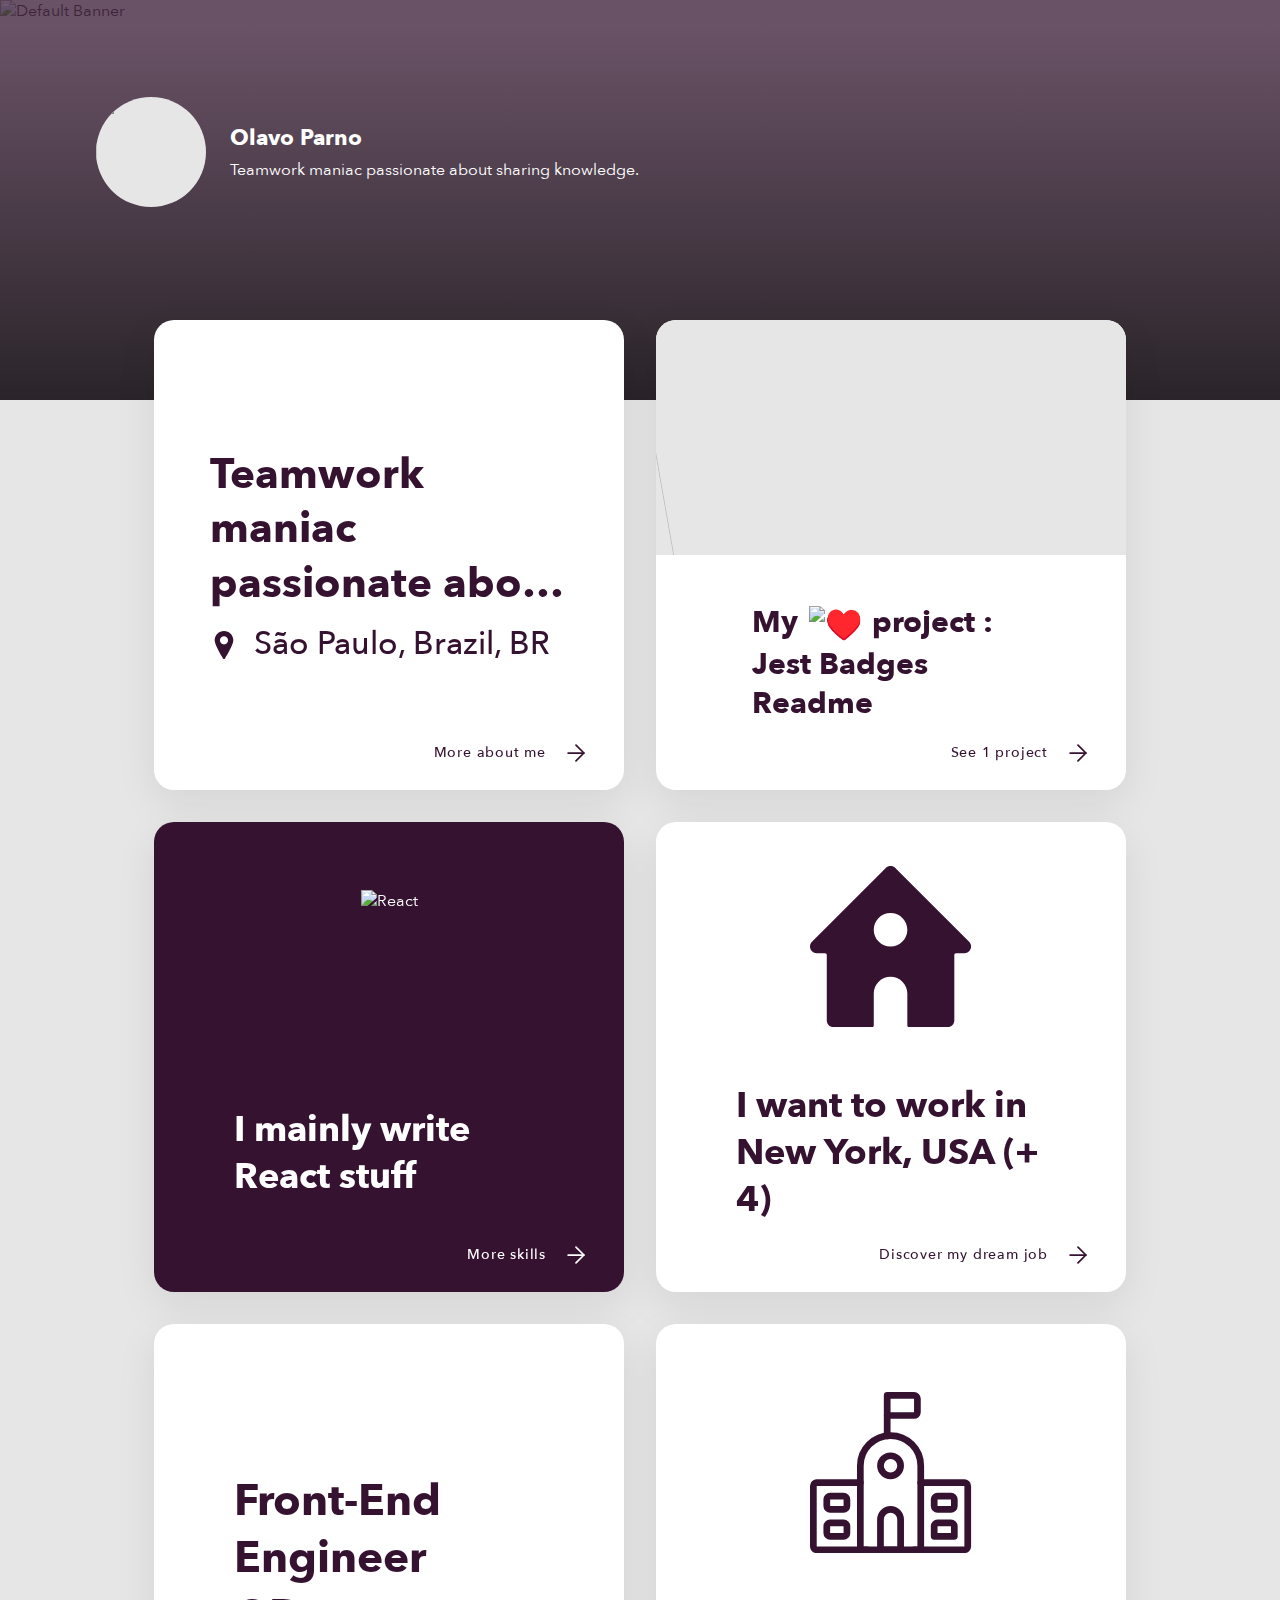
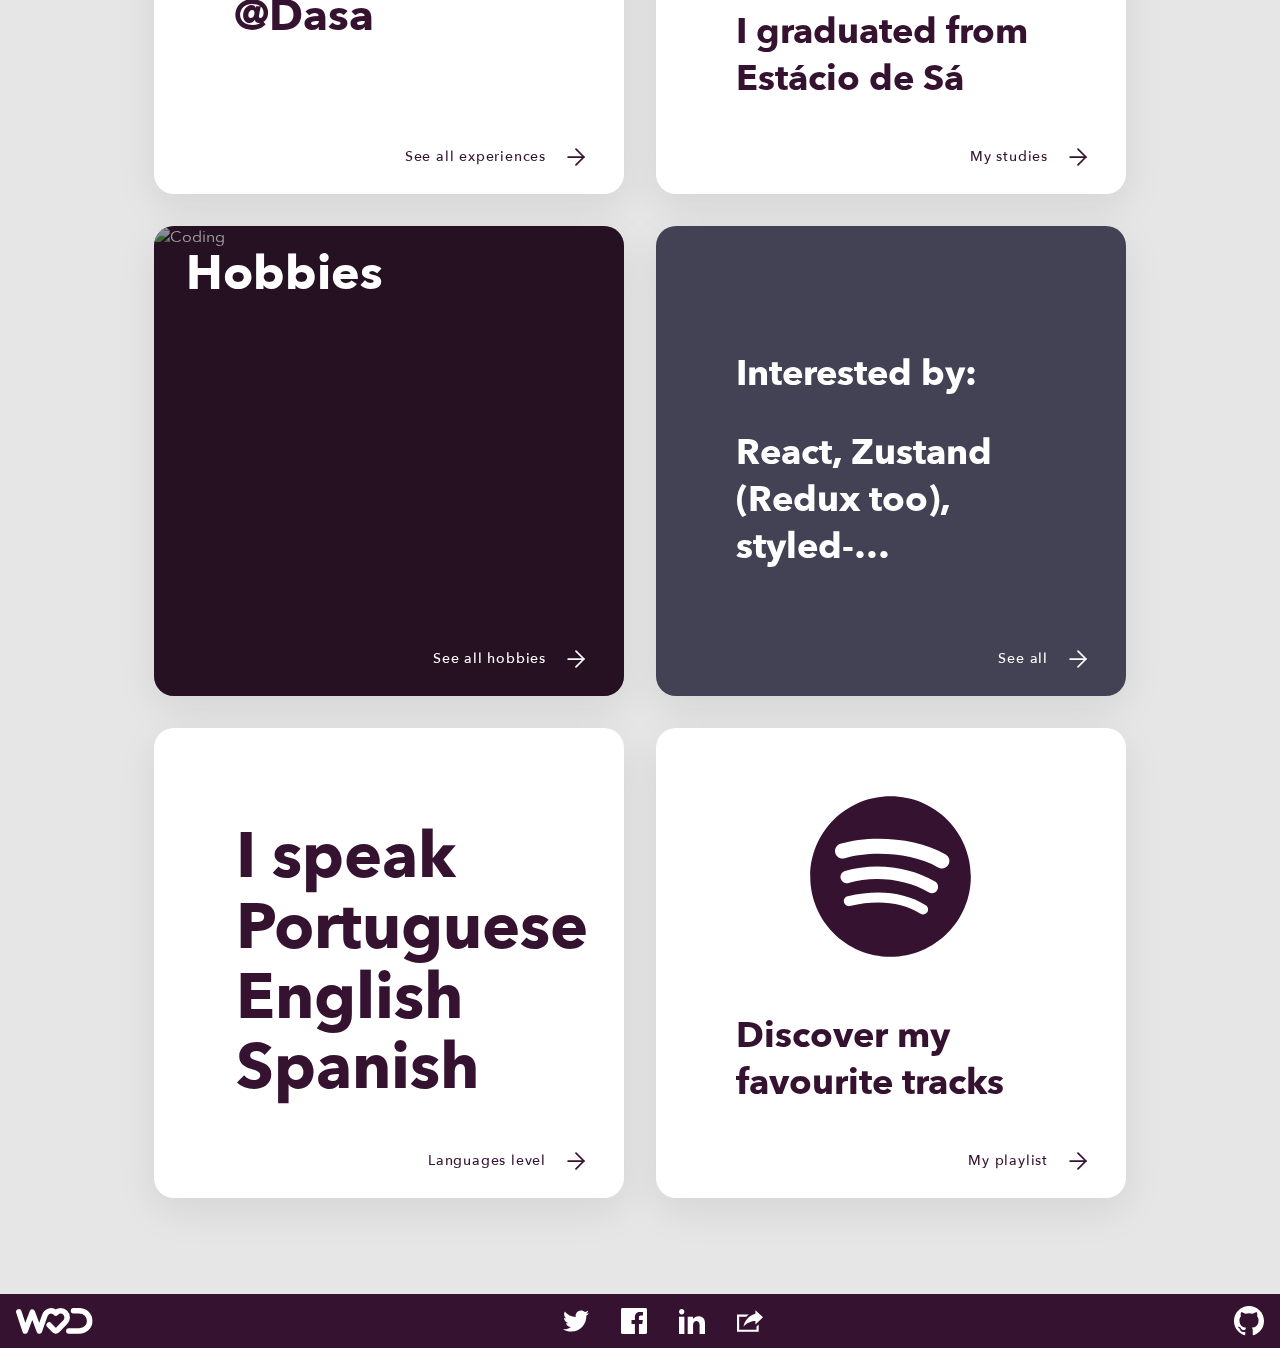
==== index.html @ ad5a697a "first commit" ====
<!doctype html><html lang="en"><head><meta charset="utf-8"/><link rel="icon" href="/favicon.png"/><meta name="viewport" content="width=device-width,initial-scale=1"/><meta name="theme-color" content="#000000"/><meta name="description" content="Web site created using create-react-app"/><link rel="apple-touch-icon" href="/logo192.png"/><script lang="javascript">function gm_authFailure(a){google.init_error="auth_failed"}function gm_map_ready(a){google.ready=!0}</script><script type="text/javascript" src="https://maps.googleapis.com/maps/api/js?key=%REACT_APP_GOOGLE_MAPS%&libraries=places&callback=gm_map_ready"></script><link rel="manifest" href="/manifest.json"/><title>Olavo Parno Profile - Development</title><link href="/static/css/main.77e537e0.chunk.css" rel="stylesheet"></head><body><noscript>You need to enable JavaScript to run this app.</noscript><div id="root"></div><script>!function(e){function t(t){for(var n,l,a=t[0],i=t[1],f=t[2],p=0,s=[];p<a.length;p++)l=a[p],Object.prototype.hasOwnProperty.call(o,l)&&o[l]&&s.push(o[l][0]),o[l]=0;for(n in i)Object.prototype.hasOwnProperty.call(i,n)&&(e[n]=i[n]);for(c&&c(t);s.length;)s.shift()();return u.push.apply(u,f||[]),r()}function r(){for(var e,t=0;t<u.length;t++){for(var r=u[t],n=!0,a=1;a<r.length;a++){var i=r[a];0!==o[i]&&(n=!1)}n&&(u.splice(t--,1),e=l(l.s=r[0]))}return e}var n={},o={1:0},u=[];function l(t){if(n[t])return n[t].exports;var r=n[t]={i:t,l:!1,exports:{}};return e[t].call(r.exports,r,r.exports,l),r.l=!0,r.exports}l.m=e,l.c=n,l.d=function(e,t,r){l.o(e,t)||Object.defineProperty(e,t,{enumerable:!0,get:r})},l.r=function(e){"undefined"!=typeof Symbol&&Symbol.toStringTag&&Object.defineProperty(e,Symbol.toStringTag,{value:"Module"}),Object.defineProperty(e,"__esModule",{value:!0})},l.t=function(e,t){if(1&t&&(e=l(e)),8&t)return e;if(4&t&&"object"==typeof e&&e&&e.__esModule)return e;var r=Object.create(null);if(l.r(r),Object.defineProperty(r,"default",{enumerable:!0,value:e}),2&t&&"string"!=typeof e)for(var n in e)l.d(r,n,function(t){return e[t]}.bind(null,n));return r},l.n=function(e){var t=e&&e.__esModule?function(){return e.default}:function(){return e};return l.d(t,"a",t),t},l.o=function(e,t){return Object.prototype.hasOwnProperty.call(e,t)},l.p="/";var a=this["webpackJsonp@welovedevs/react-ultimate-resume"]=this["webpackJsonp@welovedevs/react-ultimate-resume"]||[],i=a.push.bind(a);a.push=t,a=a.slice();for(var f=0;f<a.length;f++)t(a[f]);var c=i;r()}([])</script><script src="/static/js/2.32c7ce1b.chunk.js"></script><script src="/static/js/main.4a2203be.chunk.js"></script></body></html>
---- static/css/main.77e537e0.chunk.css ----
@charset "UTF-8";

/*!* Icons *!*/

/*    !*src: url('./fonts/slick.eot');*!*/
/*    !*src: url('./fonts/slick.eot?#iefix') format('embedded-opentype'), url('./fonts/slick.woff') format('woff'), url('./fonts/slick.ttf') format('truetype'), url('./fonts/slick.svg#slick') format('svg');*!*/
/*!* Arrows *!*/

/*!* Dots *!*/.slick-dotted.slick-slider{margin-bottom:30px}.slick-dots{position:absolute;bottom:-25px;display:block;width:100%;padding:0;margin:0;list-style:none;text-align:center}.slick-dots li{position:relative;display:inline-block;margin:0 5px;padding:0}.slick-dots li,.slick-dots li button{width:20px;height:20px;cursor:pointer}.slick-dots li button{font-size:0;line-height:0;display:block;padding:5px;color:transparent;border:0;outline:none;background:transparent}.slick-dots li button:focus,.slick-dots li button:hover{outline:none}.slick-dots li button:focus:before,.slick-dots li button:hover:before{opacity:1}.slick-dots li button:before{font-size:30px;line-height:20px;position:absolute;top:0;left:0;width:20px;height:20px;content:"•";text-align:center;opacity:.25;color:#fff;-webkit-font-smoothing:antialiased;-moz-osx-font-smoothing:grayscale}.slick-dots li.slick-active button:before{opacity:.75;color:#fff}.slick-slider{box-sizing:border-box;-webkit-user-select:none;-moz-user-select:none;-ms-user-select:none;user-select:none;-webkit-touch-callout:none;-khtml-user-select:none;touch-action:pan-y;-webkit-tap-highlight-color:transparent}.slick-list,.slick-slider{position:relative;display:block}.slick-list{overflow:hidden;margin:0;padding:0}.slick-list:focus{outline:none}.slick-list.dragging{cursor:pointer;cursor:hand}.slick-slider .slick-list,.slick-slider .slick-track{transform:translateZ(0)}.slick-track{position:relative;top:0;left:0;display:block;margin-left:auto;margin-right:auto}.slick-track:after,.slick-track:before{display:table;content:""}.slick-track:after{clear:both}.slick-loading .slick-track{visibility:hidden}.slick-slide{display:none;float:left;height:100%;min-height:1px}[dir=rtl] .slick-slide{float:right}.slick-slide.slick-loading img{display:none}.slick-slide.dragging img{pointer-events:none}.slick-initialized .slick-slide{display:block}.slick-loading .slick-slide{visibility:hidden}.slick-vertical .slick-slide{display:block;height:auto;border:1px solid transparent}.slick-arrow.slick-hidden{display:none}@font-face{font-family:"Avenir Next";src:url(/static/media/AvenirNext-Italic.806fd9eb.ttf) format("truetype");font-weight:400;font-style:italic}@font-face{font-family:"Avenir Next";src:url(/static/media/AvenirNext-Bold.ff366e77.ttf) format("truetype");font-weight:700;font-style:normal}@font-face{font-family:"Avenir Next";src:url(/static/media/AvenirNext-HeavyItalic.d21c3e2b.ttf) format("truetype");font-weight:900;font-style:italic}@font-face{font-family:"Avenir Next Demi";src:url(/static/media/AvenirNext-DemiBoldItalic.c13c2a36.ttf) format("truetype");font-weight:600;font-style:italic}@font-face{font-family:"Avenir Next Ultra";src:url(/static/media/AvenirNext-UltraLightItalic.3bb556b6.ttf) format("truetype");font-weight:200;font-style:italic}@font-face{font-family:"Avenir Next";src:url(/static/media/AvenirNext-Heavy.f3340fbd.ttf) format("truetype");font-weight:900;font-style:normal}@font-face{font-family:"Avenir Next";src:url(/static/media/AvenirNext-DemiBold.426f464e.ttf) format("truetype");font-weight:600;font-style:normal}@font-face{font-family:"Avenir Next";src:url(/static/media/AvenirNext-Regular.8b3707a3.ttf) format("truetype");font-weight:400;font-style:normal}@font-face{font-family:"Avenir Next";src:url(/static/media/AvenirNext-BoldItalic.8ac88e91.ttf) format("truetype");font-weight:700;font-style:italic}@font-face{font-family:"Avenir Next";src:url(/static/media/AvenirNext-UltraLight.2688aeda.ttf) format("truetype");font-weight:200;font-style:normal}@font-face{font-family:"Avenir Next";src:url(/static/media/AvenirNext-MediumItalic.4e9d0bbe.ttf) format("truetype");font-weight:500;font-style:italic}@font-face{font-family:"Avenir Next";src:url(/static/media/AvenirNext-Medium.45f91528.ttf) format("truetype");font-weight:500;font-style:normal}#root,body,html{margin:0;padding:0;height:100%;width:100%}body{-webkit-animation:fade-in 1s ease;animation:fade-in 1s ease;scroll-behavior:smooth;overflow-x:hidden}@-webkit-keyframes fade-in{0%{opacity:0}to{opacity:1}}@keyframes fade-in{0%{opacity:0}to{opacity:1}}
/*# sourceMappingURL=main.77e537e0.chunk.css.map */
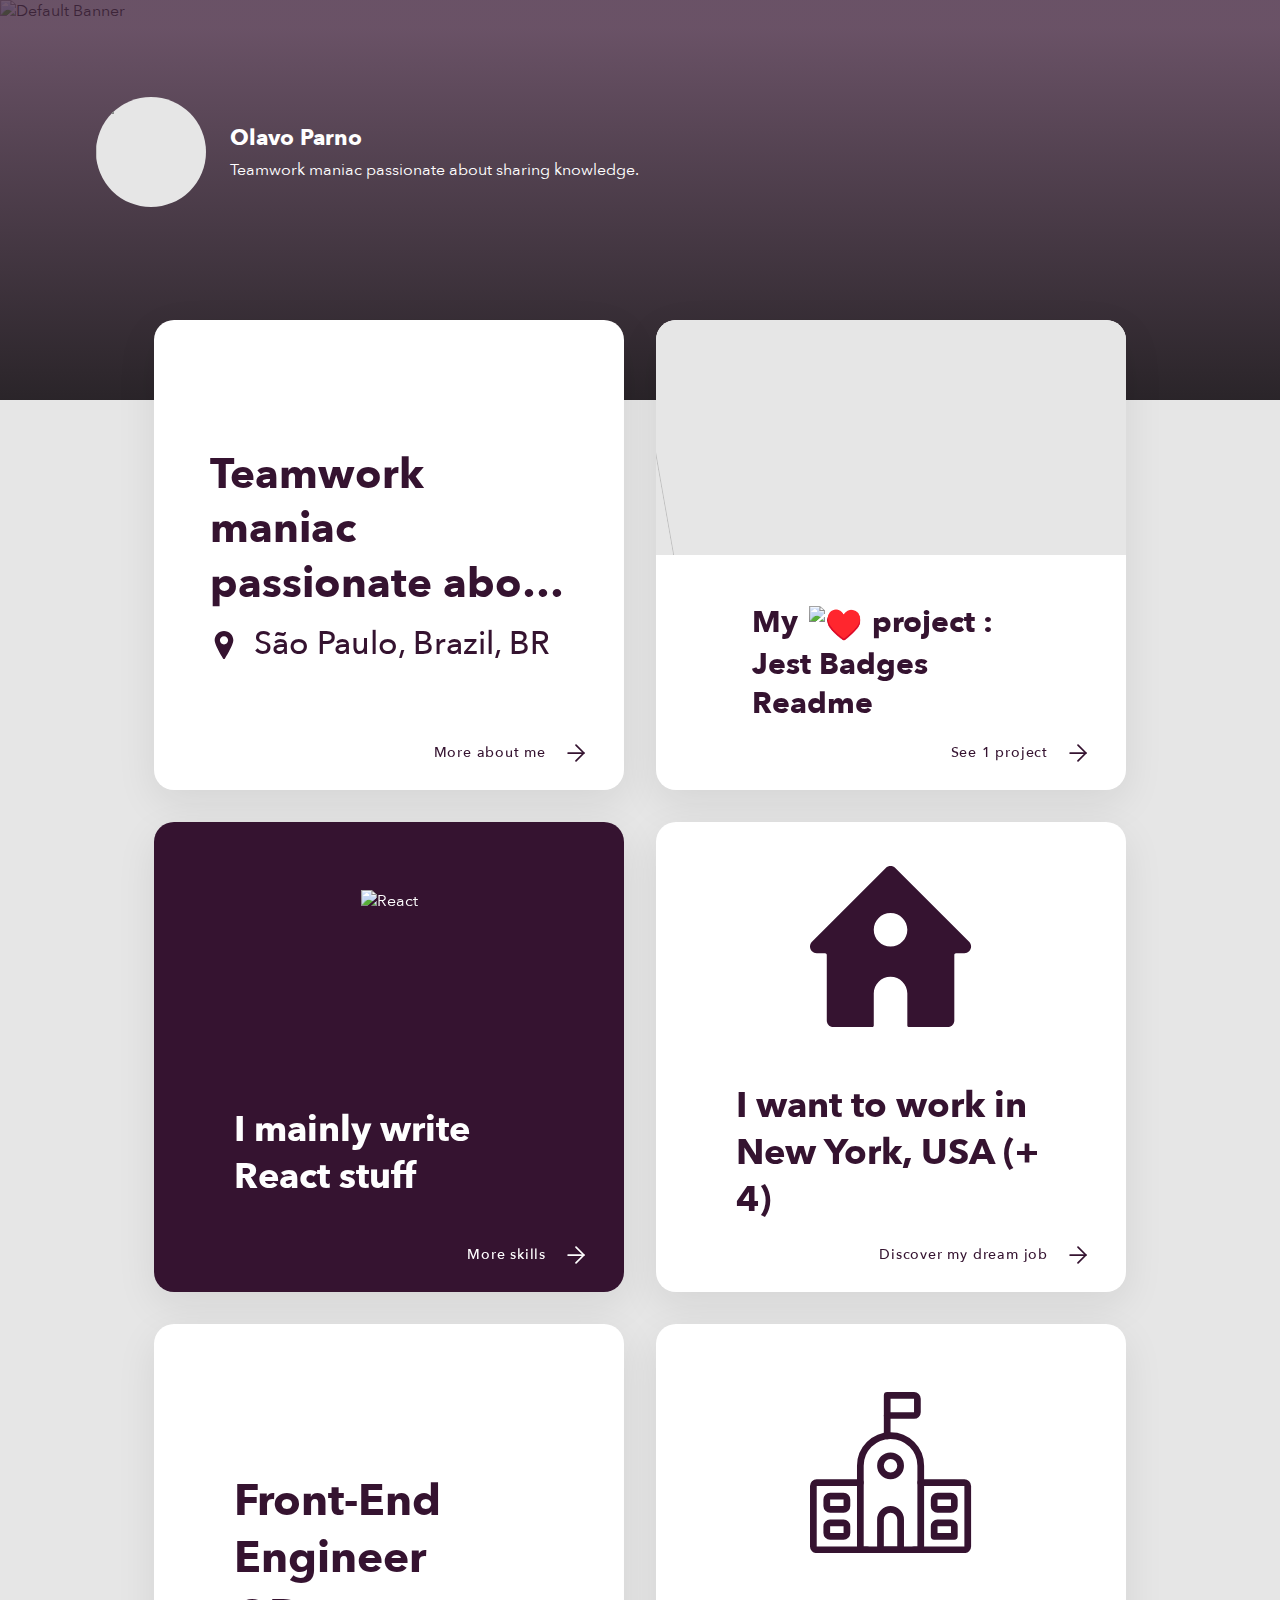
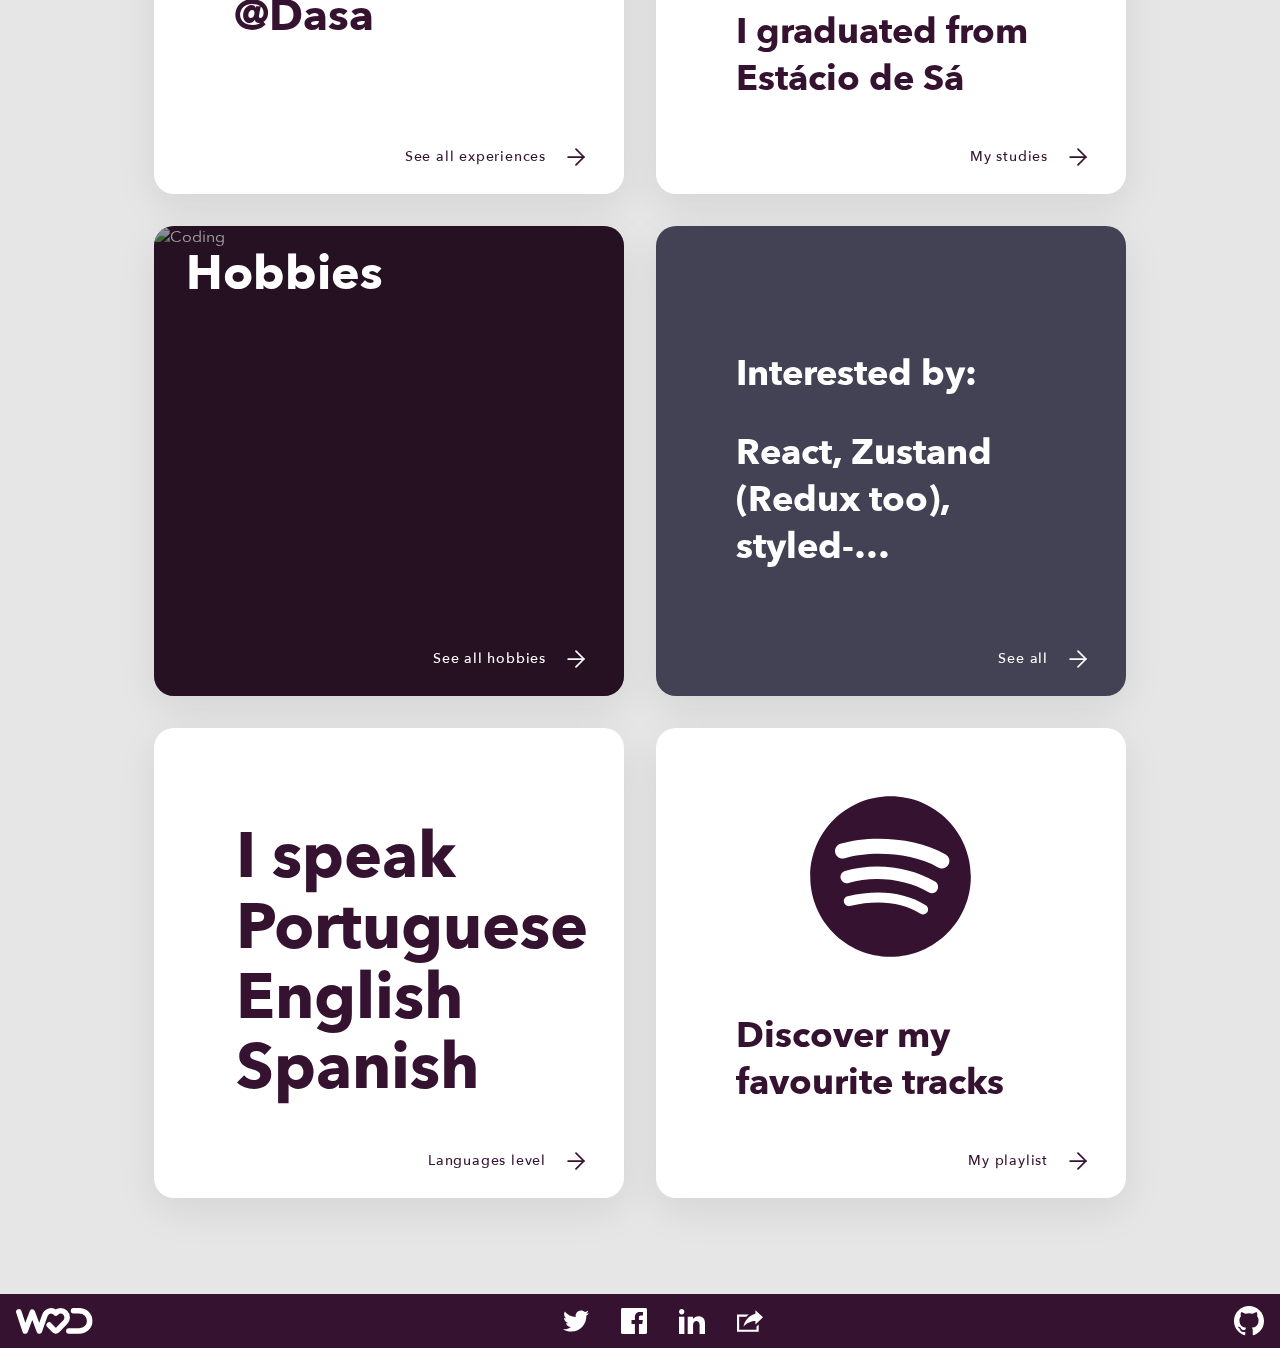
==== commit 54831715: "refactor(project): update again" ====
--- a/index.html
+++ b/index.html
@@ -1 +1 @@
-<!doctype html><html lang="en"><head><meta charset="utf-8"/><link rel="icon" href="/favicon.png"/><meta name="viewport" content="width=device-width,initial-scale=1"/><meta name="theme-color" content="#000000"/><meta name="description" content="Web site created using create-react-app"/><link rel="apple-touch-icon" href="/logo192.png"/><script lang="javascript">function gm_authFailure(a){google.init_error="auth_failed"}function gm_map_ready(a){google.ready=!0}</script><script type="text/javascript" src="https://maps.googleapis.com/maps/api/js?key=%REACT_APP_GOOGLE_MAPS%&libraries=places&callback=gm_map_ready"></script><link rel="manifest" href="/manifest.json"/><title>Olavo Parno Profile - Development</title><link href="/static/css/main.77e537e0.chunk.css" rel="stylesheet"></head><body><noscript>You need to enable JavaScript to run this app.</noscript><div id="root"></div><script>!function(e){function t(t){for(var n,l,a=t[0],i=t[1],f=t[2],p=0,s=[];p<a.length;p++)l=a[p],Object.prototype.hasOwnProperty.call(o,l)&&o[l]&&s.push(o[l][0]),o[l]=0;for(n in i)Object.prototype.hasOwnProperty.call(i,n)&&(e[n]=i[n]);for(c&&c(t);s.length;)s.shift()();return u.push.apply(u,f||[]),r()}function r(){for(var e,t=0;t<u.length;t++){for(var r=u[t],n=!0,a=1;a<r.length;a++){var i=r[a];0!==o[i]&&(n=!1)}n&&(u.splice(t--,1),e=l(l.s=r[0]))}return e}var n={},o={1:0},u=[];function l(t){if(n[t])return n[t].exports;var r=n[t]={i:t,l:!1,exports:{}};return e[t].call(r.exports,r,r.exports,l),r.l=!0,r.exports}l.m=e,l.c=n,l.d=function(e,t,r){l.o(e,t)||Object.defineProperty(e,t,{enumerable:!0,get:r})},l.r=function(e){"undefined"!=typeof Symbol&&Symbol.toStringTag&&Object.defineProperty(e,Symbol.toStringTag,{value:"Module"}),Object.defineProperty(e,"__esModule",{value:!0})},l.t=function(e,t){if(1&t&&(e=l(e)),8&t)return e;if(4&t&&"object"==typeof e&&e&&e.__esModule)return e;var r=Object.create(null);if(l.r(r),Object.defineProperty(r,"default",{enumerable:!0,value:e}),2&t&&"string"!=typeof e)for(var n in e)l.d(r,n,function(t){return e[t]}.bind(null,n));return r},l.n=function(e){var t=e&&e.__esModule?function(){return e.default}:function(){return e};return l.d(t,"a",t),t},l.o=function(e,t){return Object.prototype.hasOwnProperty.call(e,t)},l.p="/";var a=this["webpackJsonp@welovedevs/react-ultimate-resume"]=this["webpackJsonp@welovedevs/react-ultimate-resume"]||[],i=a.push.bind(a);a.push=t,a=a.slice();for(var f=0;f<a.length;f++)t(a[f]);var c=i;r()}([])</script><script src="/static/js/2.32c7ce1b.chunk.js"></script><script src="/static/js/main.4a2203be.chunk.js"></script></body></html>+<!doctype html><html lang="en"><head><meta charset="utf-8"/><link rel="icon" href="/favicon.png"/><meta name="viewport" content="width=device-width,initial-scale=1"/><meta name="theme-color" content="#000000"/><meta name="description" content="Web site created using create-react-app"/><link rel="apple-touch-icon" href="/logo192.png"/><link rel="manifest" href="/manifest.json"/><title>Olavo Parno Resumé</title><link href="/static/css/main.77e537e0.chunk.css" rel="stylesheet"></head><body><noscript>You need to enable JavaScript to run this app.</noscript><div id="root"></div><script>!function(e){function t(t){for(var n,l,a=t[0],i=t[1],f=t[2],p=0,s=[];p<a.length;p++)l=a[p],Object.prototype.hasOwnProperty.call(o,l)&&o[l]&&s.push(o[l][0]),o[l]=0;for(n in i)Object.prototype.hasOwnProperty.call(i,n)&&(e[n]=i[n]);for(c&&c(t);s.length;)s.shift()();return u.push.apply(u,f||[]),r()}function r(){for(var e,t=0;t<u.length;t++){for(var r=u[t],n=!0,a=1;a<r.length;a++){var i=r[a];0!==o[i]&&(n=!1)}n&&(u.splice(t--,1),e=l(l.s=r[0]))}return e}var n={},o={1:0},u=[];function l(t){if(n[t])return n[t].exports;var r=n[t]={i:t,l:!1,exports:{}};return e[t].call(r.exports,r,r.exports,l),r.l=!0,r.exports}l.m=e,l.c=n,l.d=function(e,t,r){l.o(e,t)||Object.defineProperty(e,t,{enumerable:!0,get:r})},l.r=function(e){"undefined"!=typeof Symbol&&Symbol.toStringTag&&Object.defineProperty(e,Symbol.toStringTag,{value:"Module"}),Object.defineProperty(e,"__esModule",{value:!0})},l.t=function(e,t){if(1&t&&(e=l(e)),8&t)return e;if(4&t&&"object"==typeof e&&e&&e.__esModule)return e;var r=Object.create(null);if(l.r(r),Object.defineProperty(r,"default",{enumerable:!0,value:e}),2&t&&"string"!=typeof e)for(var n in e)l.d(r,n,function(t){return e[t]}.bind(null,n));return r},l.n=function(e){var t=e&&e.__esModule?function(){return e.default}:function(){return e};return l.d(t,"a",t),t},l.o=function(e,t){return Object.prototype.hasOwnProperty.call(e,t)},l.p="/";var a=this["webpackJsonp@welovedevs/react-ultimate-resume"]=this["webpackJsonp@welovedevs/react-ultimate-resume"]||[],i=a.push.bind(a);a.push=t,a=a.slice();for(var f=0;f<a.length;f++)t(a[f]);var c=i;r()}([])</script><script src="/static/js/2.32c7ce1b.chunk.js"></script><script src="/static/js/main.4a2203be.chunk.js"></script></body></html>